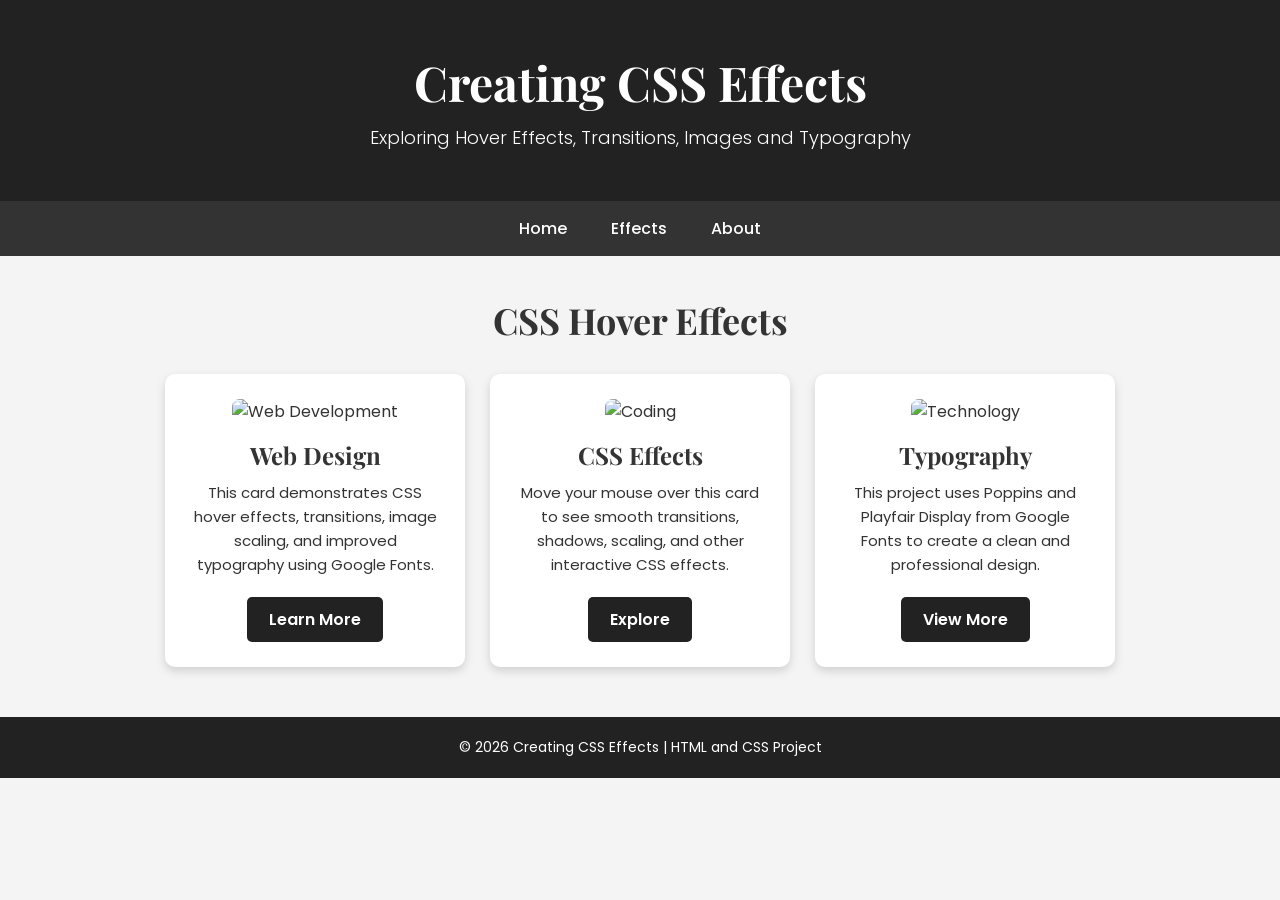
==== index.html @ 9ef39945 "Add files via upload" ====
<!DOCTYPE html>
<html lang="en">
<head>
    <meta charset="UTF-8">
    <meta name="viewport" content="width=device-width, initial-scale=1.0">

    <title>Creating CSS Effects</title>

    <!-- Google Fonts -->
    <link rel="preconnect" href="https://fonts.googleapis.com">
    <link rel="preconnect" href="https://fonts.gstatic.com" crossorigin>

    <link href="https://fonts.googleapis.com/css2?family=Poppins:wght@300;400;500;600;700&family=Playfair+Display:wght@600;700&display=swap" rel="stylesheet">

    <!-- External CSS -->
    <link rel="stylesheet" href="style.css">
</head>

<body>

    <header>
        <h1>Creating CSS Effects</h1>
        <p>Exploring Hover Effects, Transitions, Images and Typography</p>
    </header>

    <nav>
        <a href="#home">Home</a>
        <a href="#effects">Effects</a>
        <a href="#about">About</a>
    </nav>

    <main class="container">

        <h2>CSS Hover Effects</h2>

        <div class="card-container">

            <div class="card">
                <img src="https://images.unsplash.com/photo-1498050108023-c5249f4df085"
                     alt="Web Development">

                <h3>Web Design</h3>

                <p>
                    This card demonstrates CSS hover effects, transitions,
                    image scaling, and improved typography using Google Fonts.
                </p>

                <a href="#" class="btn">Learn More</a>
            </div>

            <div class="card">
                <img src="https://images.unsplash.com/photo-1461749280684-dccba630e2f6"
                     alt="Coding">

                <h3>CSS Effects</h3>

                <p>
                    Move your mouse over this card to see smooth transitions,
                    shadows, scaling, and other interactive CSS effects.
                </p>

                <a href="#" class="btn">Explore</a>
            </div>

            <div class="card">
                <img src="https://images.unsplash.com/photo-1516321318423-f06f85e504b3"
                     alt="Technology">

                <h3>Typography</h3>

                <p>
                    This project uses Poppins and Playfair Display from
                    Google Fonts to create a clean and professional design.
                </p>

                <a href="#" class="btn">View More</a>
            </div>

        </div>

    </main>

    <footer>
        <p>© 2026 Creating CSS Effects | HTML and CSS Project</p>
    </footer>

</body>
</html>
---- style.css ----
/* General Styling */

* {
    margin: 0;
    padding: 0;
    box-sizing: border-box;
}

body {
    font-family: 'Poppins', sans-serif;
    background-color: #f4f4f4;
    color: #333;
}


/* Header */

header {
    background-color: #222;
    color: white;
    text-align: center;
    padding: 50px 20px;
}

header h1 {
    font-family: 'Playfair Display', serif;
    font-size: 48px;
    margin-bottom: 10px;
}

header p {
    font-family: 'Poppins', sans-serif;
    font-size: 18px;
    font-weight: 300;
}


/* Navigation */

nav {
    background-color: #333;
    text-align: center;
    padding: 15px;
}

nav a {
    color: white;
    text-decoration: none;
    margin: 0 20px;
    font-weight: 500;
    transition: color 0.3s ease;
}

nav a:hover {
    color: #ffd700;
}


/* Main Container */

.container {
    width: 90%;
    max-width: 1100px;
    margin: 40px auto;
}

.container h2 {
    font-family: 'Playfair Display', serif;
    text-align: center;
    font-size: 36px;
    margin-bottom: 30px;
}


/* Cards */

.card-container {
    display: flex;
    justify-content: center;
    gap: 25px;
    flex-wrap: wrap;
}

.card {
    background-color: white;
    width: 300px;
    padding: 25px;
    text-align: center;
    border-radius: 10px;

    box-shadow: 0 4px 10px rgba(0, 0, 0, 0.15);

    transition:
        transform 0.4s ease,
        box-shadow 0.4s ease;
}


/* Card Hover Effect */

.card:hover {
    transform: translateY(-12px) scale(1.03);

    box-shadow: 0 12px 25px rgba(0, 0, 0, 0.25);
}


/* Images */

.card img {
    width: 100%;
    height: 180px;
    object-fit: cover;
    border-radius: 8px;

    transition: transform 0.4s ease;
}

.card:hover img {
    transform: scale(1.05);
}


/* Card Headings */

.card h3 {
    font-family: 'Playfair Display', serif;
    font-size: 24px;
    margin: 15px 0 10px;
}


/* Card Paragraph */

.card p {
    font-family: 'Poppins', sans-serif;
    font-size: 15px;
    line-height: 1.6;
    font-weight: 400;
}


/* Buttons */

.btn {
    display: inline-block;

    margin-top: 20px;
    padding: 10px 22px;

    background-color: #222;
    color: white;

    text-decoration: none;
    border-radius: 5px;

    font-family: 'Poppins', sans-serif;
    font-weight: 600;

    transition:
        background-color 0.3s ease,
        color 0.3s ease,
        transform 0.3s ease;
}

.btn:hover {
    background-color: #ffd700;
    color: #222;
    transform: scale(1.08);
}


/* Footer */

footer {
    margin-top: 50px;

    background-color: #222;
    color: white;

    text-align: center;
    padding: 20px;

    font-family: 'Poppins', sans-serif;
    font-size: 14px;
}


/* Responsive Design */

@media (max-width: 768px) {

    header h1 {
        font-size: 36px;
    }

    .card {
        width: 100%;
    }

    nav a {
        display: inline-block;
        margin: 8px;
    }
}
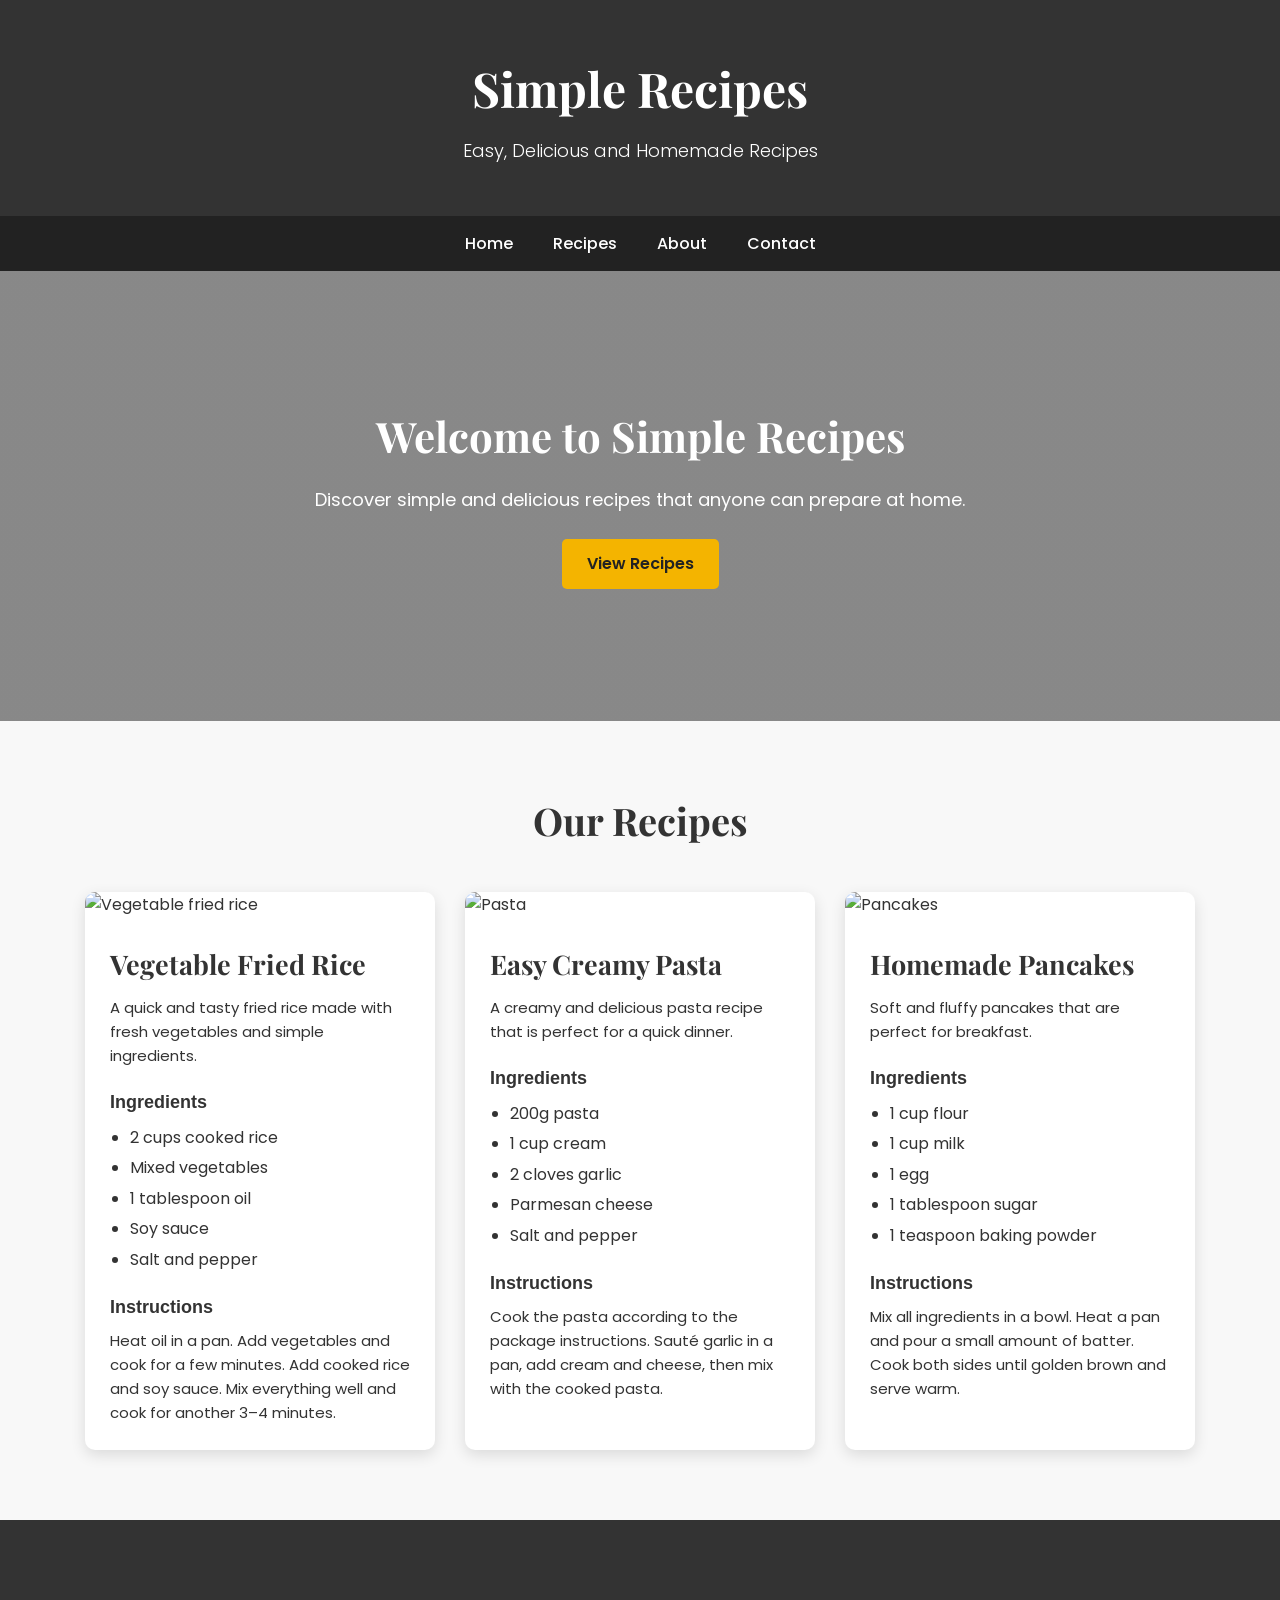
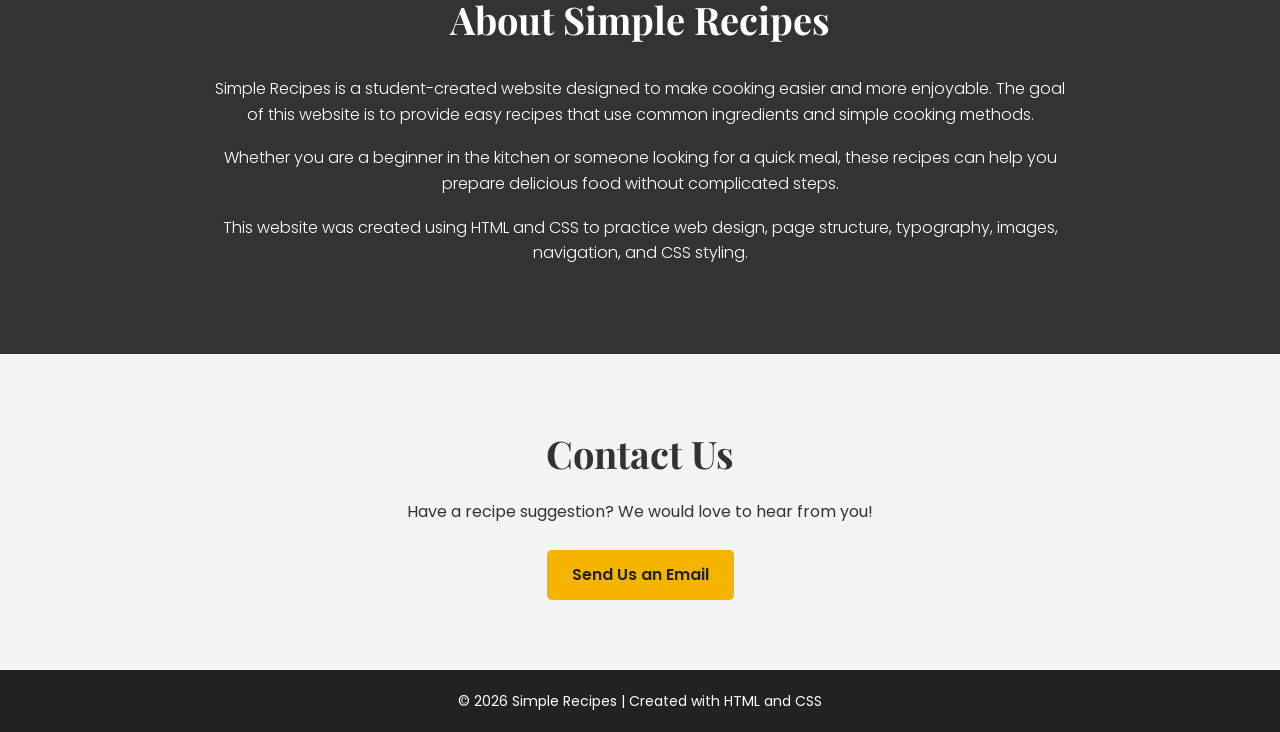
==== commit 5d251d79: "Add files via upload" ====
--- a/index.html
+++ b/index.html
@@ -4,7 +4,7 @@
     <meta charset="UTF-8">
     <meta name="viewport" content="width=device-width, initial-scale=1.0">
 
-    <title>Creating CSS Effects</title>
+    <title>Simple Recipes</title>
 
     <!-- Google Fonts -->
     <link rel="preconnect" href="https://fonts.googleapis.com">
@@ -12,77 +12,221 @@
 
     <link href="https://fonts.googleapis.com/css2?family=Poppins:wght@300;400;500;600;700&family=Playfair+Display:wght@600;700&display=swap" rel="stylesheet">
 
-    <!-- External CSS -->
+    <!-- CSS File -->
     <link rel="stylesheet" href="style.css">
 </head>
 
 <body>
 
+    <!-- Header -->
     <header>
-        <h1>Creating CSS Effects</h1>
-        <p>Exploring Hover Effects, Transitions, Images and Typography</p>
+        <h1>Simple Recipes</h1>
+        <p>Easy, Delicious and Homemade Recipes</p>
     </header>
 
+    <!-- Navigation -->
     <nav>
         <a href="#home">Home</a>
-        <a href="#effects">Effects</a>
+        <a href="#recipes">Recipes</a>
         <a href="#about">About</a>
+        <a href="#contact">Contact</a>
     </nav>
 
-    <main class="container">
-
-        <h2>CSS Hover Effects</h2>
-
-        <div class="card-container">
-
-            <div class="card">
-                <img src="https://images.unsplash.com/photo-1498050108023-c5249f4df085"
-                     alt="Web Development">
-
-                <h3>Web Design</h3>
-
-                <p>
-                    This card demonstrates CSS hover effects, transitions,
-                    image scaling, and improved typography using Google Fonts.
-                </p>
-
-                <a href="#" class="btn">Learn More</a>
-            </div>
-
-            <div class="card">
-                <img src="https://images.unsplash.com/photo-1461749280684-dccba630e2f6"
-                     alt="Coding">
-
-                <h3>CSS Effects</h3>
-
-                <p>
-                    Move your mouse over this card to see smooth transitions,
-                    shadows, scaling, and other interactive CSS effects.
-                </p>
-
-                <a href="#" class="btn">Explore</a>
-            </div>
-
-            <div class="card">
-                <img src="https://images.unsplash.com/photo-1516321318423-f06f85e504b3"
-                     alt="Technology">
-
-                <h3>Typography</h3>
-
-                <p>
-                    This project uses Poppins and Playfair Display from
-                    Google Fonts to create a clean and professional design.
-                </p>
-
-                <a href="#" class="btn">View More</a>
-            </div>
-
+    <!-- Home Section -->
+    <section id="home" class="hero">
+        <div class="hero-content">
+            <h2>Welcome to Simple Recipes</h2>
+            <p>
+                Discover simple and delicious recipes that anyone can
+                prepare at home.
+            </p>
+
+            <a href="#recipes" class="button">View Recipes</a>
         </div>
-
-    </main>
-
+    </section>
+
+    <!-- Recipes Section -->
+    <section id="recipes" class="recipes">
+
+        <h2>Our Recipes</h2>
+
+        <div class="recipe-container">
+
+            <!-- Recipe 1 -->
+            <article class="recipe-card">
+
+                <img
+                    src="https://images.unsplash.com/photo-1603133872878-684f208fb84b"
+                    alt="Vegetable fried rice">
+
+                <div class="recipe-content">
+
+                    <h3>Vegetable Fried Rice</h3>
+
+                    <p>
+                        A quick and tasty fried rice made with fresh
+                        vegetables and simple ingredients.
+                    </p>
+
+                    <h4>Ingredients</h4>
+
+                    <ul>
+                        <li>2 cups cooked rice</li>
+                        <li>Mixed vegetables</li>
+                        <li>1 tablespoon oil</li>
+                        <li>Soy sauce</li>
+                        <li>Salt and pepper</li>
+                    </ul>
+
+                    <h4>Instructions</h4>
+
+                    <p>
+                        Heat oil in a pan. Add vegetables and cook for a
+                        few minutes. Add cooked rice and soy sauce. Mix
+                        everything well and cook for another 3–4 minutes.
+                    </p>
+
+                </div>
+
+            </article>
+
+
+            <!-- Recipe 2 -->
+            <article class="recipe-card">
+
+                <img
+                    src="https://images.unsplash.com/photo-1473093295043-cdd812d0e601"
+                    alt="Pasta">
+
+                <div class="recipe-content">
+
+                    <h3>Easy Creamy Pasta</h3>
+
+                    <p>
+                        A creamy and delicious pasta recipe that is
+                        perfect for a quick dinner.
+                    </p>
+
+                    <h4>Ingredients</h4>
+
+                    <ul>
+                        <li>200g pasta</li>
+                        <li>1 cup cream</li>
+                        <li>2 cloves garlic</li>
+                        <li>Parmesan cheese</li>
+                        <li>Salt and pepper</li>
+                    </ul>
+
+                    <h4>Instructions</h4>
+
+                    <p>
+                        Cook the pasta according to the package
+                        instructions. Sauté garlic in a pan, add cream
+                        and cheese, then mix with the cooked pasta.
+                    </p>
+
+                </div>
+
+            </article>
+
+
+            <!-- Recipe 3 -->
+            <article class="recipe-card">
+
+                <img
+                    src="https://images.unsplash.com/photo-1551024506-0bccd828d307"
+                    alt="Pancakes">
+
+                <div class="recipe-content">
+
+                    <h3>Homemade Pancakes</h3>
+
+                    <p>
+                        Soft and fluffy pancakes that are perfect for
+                        breakfast.
+                    </p>
+
+                    <h4>Ingredients</h4>
+
+                    <ul>
+                        <li>1 cup flour</li>
+                        <li>1 cup milk</li>
+                        <li>1 egg</li>
+                        <li>1 tablespoon sugar</li>
+                        <li>1 teaspoon baking powder</li>
+                    </ul>
+
+                    <h4>Instructions</h4>
+
+                    <p>
+                        Mix all ingredients in a bowl. Heat a pan and
+                        pour a small amount of batter. Cook both sides
+                        until golden brown and serve warm.
+                    </p>
+
+                </div>
+
+            </article>
+
+        </div>
+
+    </section>
+
+
+    <!-- About Section - Student Created -->
+    <section id="about" class="about">
+
+        <div class="about-content">
+
+            <h2>About Simple Recipes</h2>
+
+            <p>
+                Simple Recipes is a student-created website designed
+                to make cooking easier and more enjoyable. The goal of
+                this website is to provide easy recipes that use common
+                ingredients and simple cooking methods.
+            </p>
+
+            <p>
+                Whether you are a beginner in the kitchen or someone
+                looking for a quick meal, these recipes can help you
+                prepare delicious food without complicated steps.
+            </p>
+
+            <p>
+                This website was created using HTML and CSS to practice
+                web design, page structure, typography, images,
+                navigation, and CSS styling.
+            </p>
+
+        </div>
+
+    </section>
+
+
+    <!-- Contact Section -->
+    <section id="contact" class="contact">
+
+        <h2>Contact Us</h2>
+
+        <p>
+            Have a recipe suggestion? We would love to hear from you!
+        </p>
+
+        <a href="mailto:recipes@example.com" class="button">
+            Send Us an Email
+        </a>
+
+    </section>
+
+
+    <!-- Footer -->
     <footer>
-        <p>© 2026 Creating CSS Effects | HTML and CSS Project</p>
+
+        <p>
+            &copy; 2026 Simple Recipes | Created with HTML and CSS
+        </p>
+
     </footer>
 
 </body>
--- a/style.css
+++ b/style.css
@@ -1,4 +1,6 @@
-/* General Styling */
+/* =========================
+   General Styling
+========================= */
 
 * {
     margin: 0;
@@ -6,17 +8,24 @@
     box-sizing: border-box;
 }
 
+html {
+    scroll-behavior: smooth;
+}
+
 body {
     font-family: 'Poppins', sans-serif;
-    background-color: #f4f4f4;
+    background-color: #f8f8f8;
     color: #333;
-}
-
-
-/* Header */
+    line-height: 1.6;
+}
+
+
+/* =========================
+   Header
+========================= */
 
 header {
-    background-color: #222;
+    background-color: #333;
     color: white;
     text-align: center;
     padding: 50px 20px;
@@ -29,66 +38,143 @@
 }
 
 header p {
-    font-family: 'Poppins', sans-serif;
     font-size: 18px;
     font-weight: 300;
 }
 
 
-/* Navigation */
+/* =========================
+   Navigation
+========================= */
 
 nav {
-    background-color: #333;
-    text-align: center;
+    background-color: #222;
     padding: 15px;
+    text-align: center;
+    position: sticky;
+    top: 0;
+    z-index: 100;
 }
 
 nav a {
     color: white;
     text-decoration: none;
-    margin: 0 20px;
+    margin: 0 18px;
     font-weight: 500;
     transition: color 0.3s ease;
 }
 
 nav a:hover {
-    color: #ffd700;
-}
-
-
-/* Main Container */
-
-.container {
-    width: 90%;
-    max-width: 1100px;
-    margin: 40px auto;
-}
-
-.container h2 {
-    font-family: 'Playfair Display', serif;
-    text-align: center;
-    font-size: 36px;
-    margin-bottom: 30px;
-}
-
-
-/* Cards */
-
-.card-container {
+    color: #f4b400;
+}
+
+
+/* =========================
+   Hero Section
+========================= */
+
+.hero {
+    min-height: 450px;
+
+    background-image:
+        linear-gradient(
+            rgba(0, 0, 0, 0.45),
+            rgba(0, 0, 0, 0.45)
+        ),
+        url("https://images.unsplash.com/photo-1498837167922-ddd27525d352");
+
+    background-size: cover;
+    background-position: center;
+
     display: flex;
     justify-content: center;
-    gap: 25px;
+    align-items: center;
+
+    text-align: center;
+    color: white;
+    padding: 40px 20px;
+}
+
+.hero-content {
+    max-width: 700px;
+}
+
+.hero h2 {
+    font-family: 'Playfair Display', serif;
+    font-size: 42px;
+    margin-bottom: 15px;
+}
+
+.hero p {
+    font-size: 18px;
+    margin-bottom: 25px;
+}
+
+
+/* =========================
+   Buttons
+========================= */
+
+.button {
+    display: inline-block;
+
+    background-color: #f4b400;
+    color: #222;
+
+    padding: 12px 25px;
+
+    border-radius: 5px;
+
+    text-decoration: none;
+
+    font-weight: 600;
+
+    transition:
+        transform 0.3s ease,
+        background-color 0.3s ease;
+}
+
+.button:hover {
+    background-color: white;
+    transform: scale(1.05);
+}
+
+
+/* =========================
+   Recipes Section
+========================= */
+
+.recipes {
+    max-width: 1200px;
+    margin: auto;
+    padding: 70px 20px;
+}
+
+.recipes > h2 {
+    font-family: 'Playfair Display', serif;
+    text-align: center;
+    font-size: 38px;
+    margin-bottom: 40px;
+}
+
+
+/* Recipe Cards */
+
+.recipe-container {
+    display: flex;
+    justify-content: center;
+    gap: 30px;
     flex-wrap: wrap;
 }
 
-.card {
+.recipe-card {
     background-color: white;
-    width: 300px;
-    padding: 25px;
-    text-align: center;
+    width: 350px;
+
     border-radius: 10px;
-
-    box-shadow: 0 4px 10px rgba(0, 0, 0, 0.15);
+    overflow: hidden;
+
+    box-shadow: 0 5px 15px rgba(0, 0, 0, 0.12);
 
     transition:
         transform 0.4s ease,
@@ -98,108 +184,148 @@
 
 /* Card Hover Effect */
 
-.card:hover {
-    transform: translateY(-12px) scale(1.03);
-
-    box-shadow: 0 12px 25px rgba(0, 0, 0, 0.25);
-}
-
-
-/* Images */
-
-.card img {
+.recipe-card:hover {
+    transform: translateY(-10px);
+
+    box-shadow:
+        0 15px 30px rgba(0, 0, 0, 0.2);
+}
+
+
+/* Recipe Images */
+
+.recipe-card img {
     width: 100%;
-    height: 180px;
+    height: 230px;
+
     object-fit: cover;
-    border-radius: 8px;
 
     transition: transform 0.4s ease;
 }
 
-.card:hover img {
+.recipe-card:hover img {
     transform: scale(1.05);
 }
 
 
-/* Card Headings */
-
-.card h3 {
-    font-family: 'Playfair Display', serif;
-    font-size: 24px;
-    margin: 15px 0 10px;
-}
-
-
-/* Card Paragraph */
-
-.card p {
-    font-family: 'Poppins', sans-serif;
+/* Recipe Content */
+
+.recipe-content {
+    padding: 25px;
+}
+
+.recipe-content h3 {
+    font-family: 'Playfair Display', serif;
+    font-size: 27px;
+    margin-bottom: 10px;
+}
+
+.recipe-content h4 {
+    margin-top: 20px;
+    margin-bottom: 8px;
+    font-size: 18px;
+}
+
+.recipe-content p {
     font-size: 15px;
-    line-height: 1.6;
-    font-weight: 400;
-}
-
-
-/* Buttons */
-
-.btn {
-    display: inline-block;
-
-    margin-top: 20px;
-    padding: 10px 22px;
-
+}
+
+.recipe-content ul {
+    padding-left: 20px;
+}
+
+.recipe-content li {
+    margin-bottom: 5px;
+}
+
+
+/* =========================
+   About Section
+========================= */
+
+.about {
+    background-color: #333;
+    color: white;
+    padding: 70px 20px;
+}
+
+.about-content {
+    max-width: 850px;
+    margin: auto;
+    text-align: center;
+}
+
+.about h2 {
+    font-family: 'Playfair Display', serif;
+    font-size: 38px;
+    margin-bottom: 25px;
+}
+
+.about p {
+    font-size: 16px;
+    margin-bottom: 18px;
+    font-weight: 300;
+}
+
+
+/* =========================
+   Contact Section
+========================= */
+
+.contact {
+    text-align: center;
+    padding: 70px 20px;
+    background-color: #f4f4f4;
+}
+
+.contact h2 {
+    font-family: 'Playfair Display', serif;
+    font-size: 38px;
+    margin-bottom: 15px;
+}
+
+.contact p {
+    margin-bottom: 25px;
+}
+
+
+/* =========================
+   Footer
+========================= */
+
+footer {
     background-color: #222;
     color: white;
 
-    text-decoration: none;
-    border-radius: 5px;
-
-    font-family: 'Poppins', sans-serif;
-    font-weight: 600;
-
-    transition:
-        background-color 0.3s ease,
-        color 0.3s ease,
-        transform 0.3s ease;
-}
-
-.btn:hover {
-    background-color: #ffd700;
-    color: #222;
-    transform: scale(1.08);
-}
-
-
-/* Footer */
-
-footer {
-    margin-top: 50px;
-
-    background-color: #222;
-    color: white;
-
-    text-align: center;
+    text-align: center;
+
     padding: 20px;
 
-    font-family: 'Poppins', sans-serif;
     font-size: 14px;
 }
 
 
-/* Responsive Design */
+/* =========================
+   Responsive Design
+========================= */
 
 @media (max-width: 768px) {
 
     header h1 {
-        font-size: 36px;
+        font-size: 38px;
     }
 
-    .card {
+    .hero h2 {
+        font-size: 34px;
+    }
+
+    .recipe-card {
         width: 100%;
+        max-width: 400px;
     }
 
     nav a {
         display: inline-block;
-        margin: 8px;
+        margin: 6px 10px;
     }
 }
